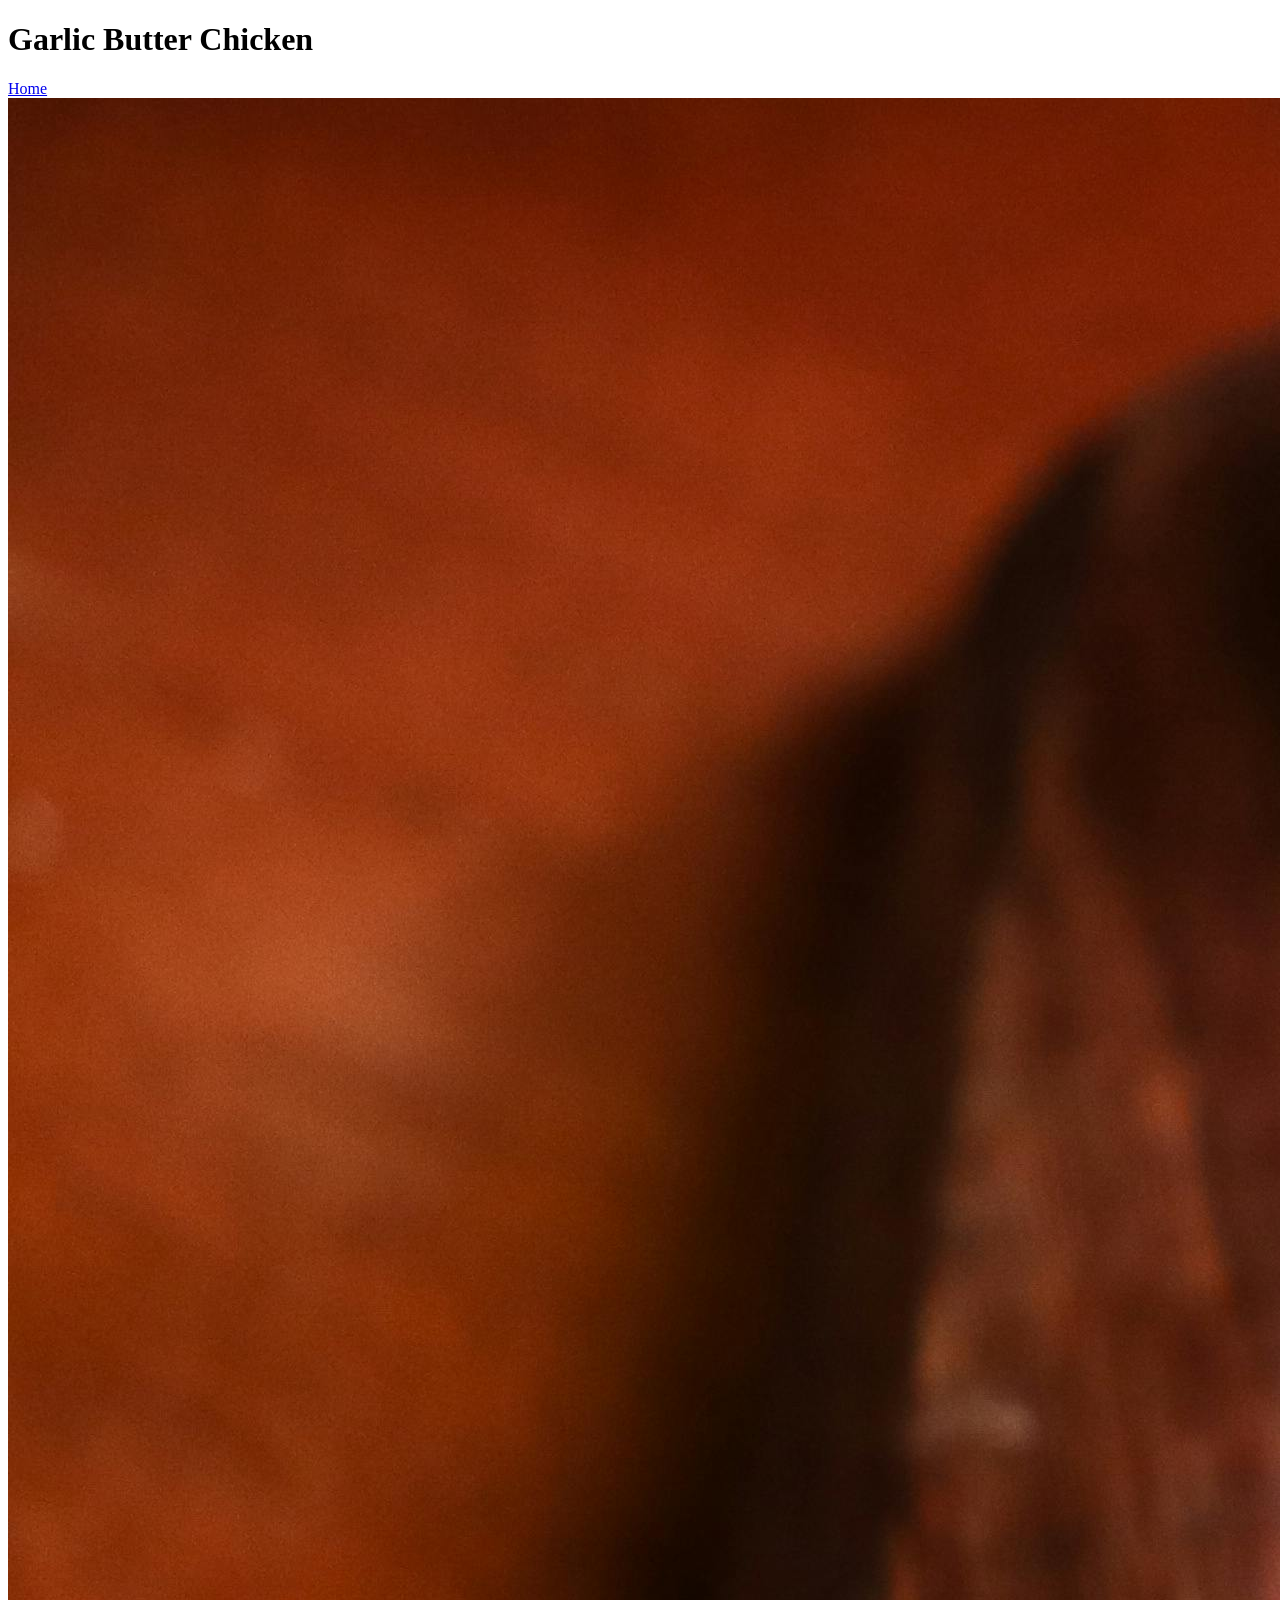
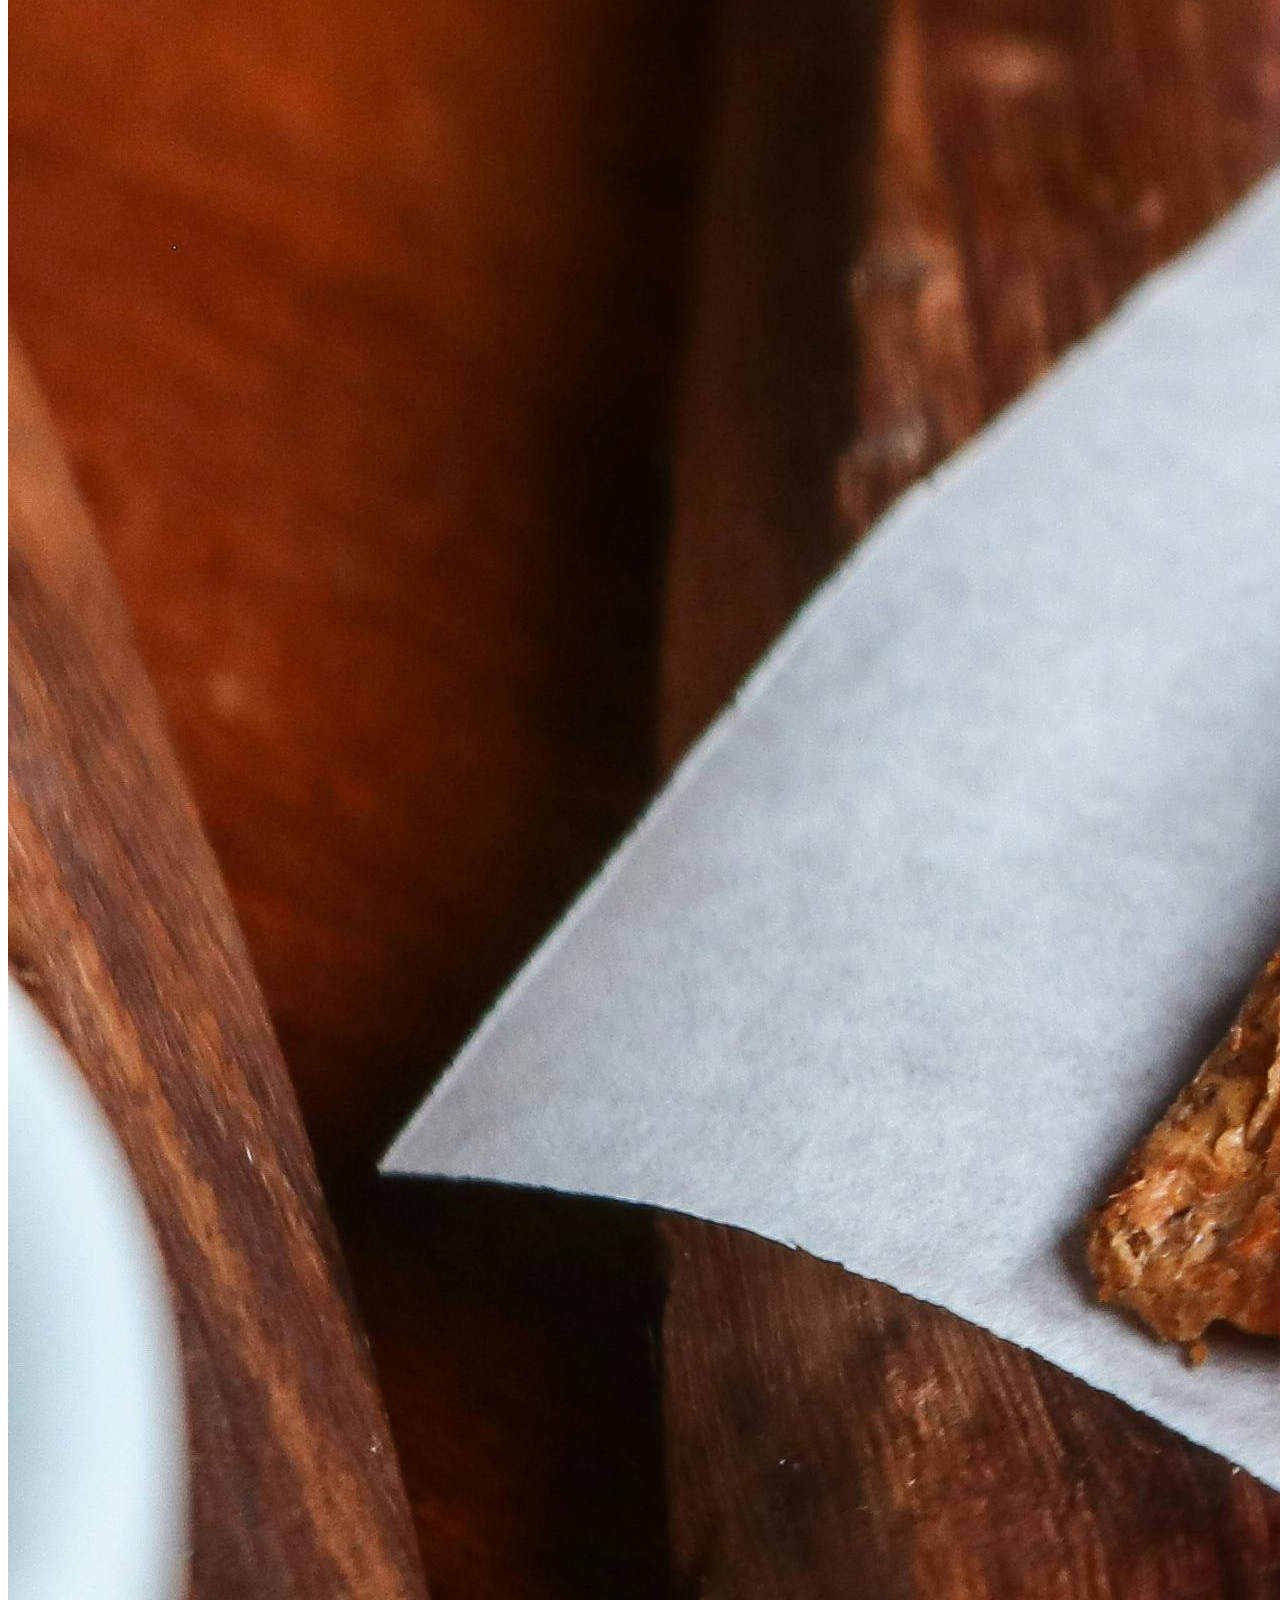
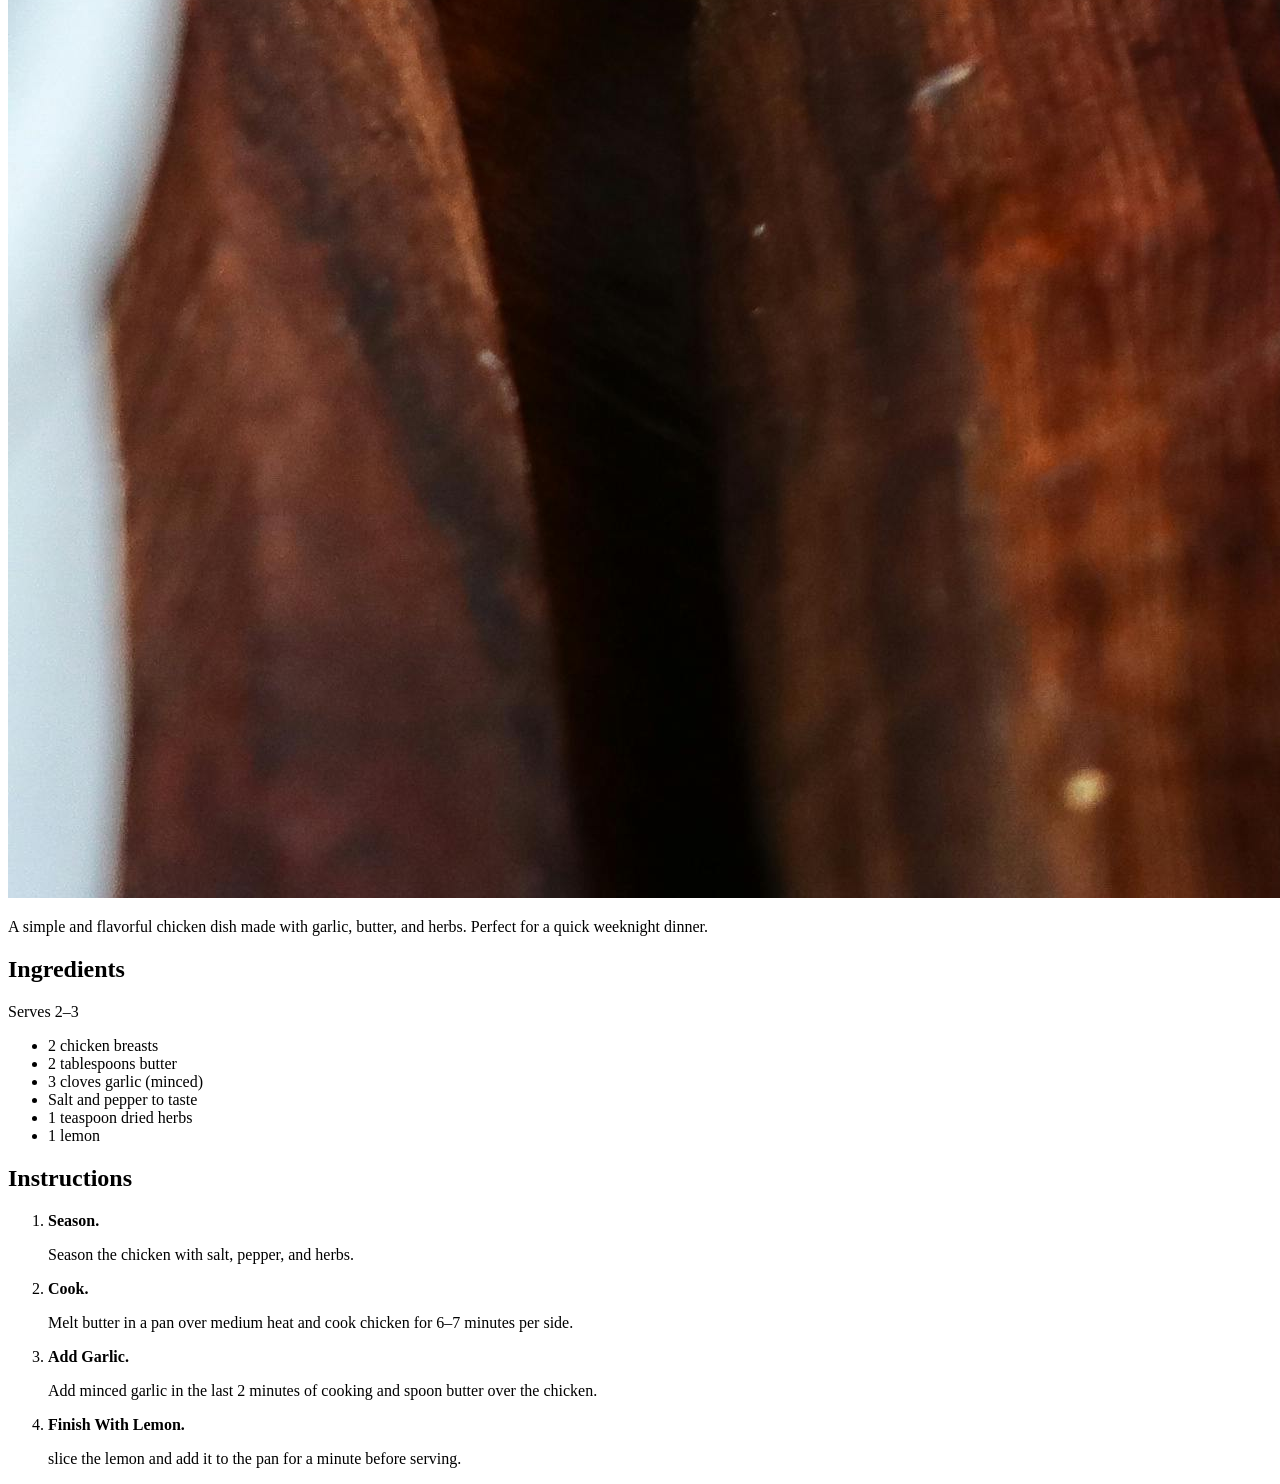
==== recipes/garlic-butter-chicken.html @ 8876749b "Add homepage, recipes and photos. created main index.html and 3 individual recipe pages for Pizza, G" ====
<!DOCTYPE html>
<html lang="en">
<head>
    <meta charset="UTF-8">
    <meta name="viewport" content="width=device-width, initial-scale=1.0">
    <title>Garlic Butter Chicken recipe</title>
</head>
<body>
    <h1>Garlic Butter Chicken</h1>
     <a href="../index.html">Home</a>

    <img src="./images/garlic-butter-chicken.jpg" alt="garlic butter chicken">

<p>
    A simple and flavorful chicken dish made with garlic, butter,
    and herbs. Perfect for a quick weeknight dinner.
</p>

<h2>Ingredients</h2>
<p>Serves 2–3</p>
<ul>
    <li>2 chicken breasts</li>
    <li>2 tablespoons butter</li>
    <li>3 cloves garlic (minced)</li>
    <li>Salt and pepper to taste</li>
    <li>1 teaspoon dried herbs</li>
    <li>1 lemon</li>
</ul>

<h2>Instructions</h2>
<ol>
    <li>
        <strong>Season.</strong>
        <p>Season the chicken with salt, pepper, and herbs.</p>
    </li>
    <li>
        <strong>Cook.</strong>
        <p>Melt butter in a pan over medium heat and cook chicken for 6–7 minutes per side.</p>
    </li>
    <li>
        <strong>Add Garlic.</strong>
        <p>Add minced garlic in the last 2 minutes of cooking and spoon butter over the chicken.</p>
    </li>
    <li>
        <strong>Finish With Lemon.</strong>
        <p>slice the lemon and add it to the pan for a minute before serving. </p>
    </li>
</ol>
</body>
</html>
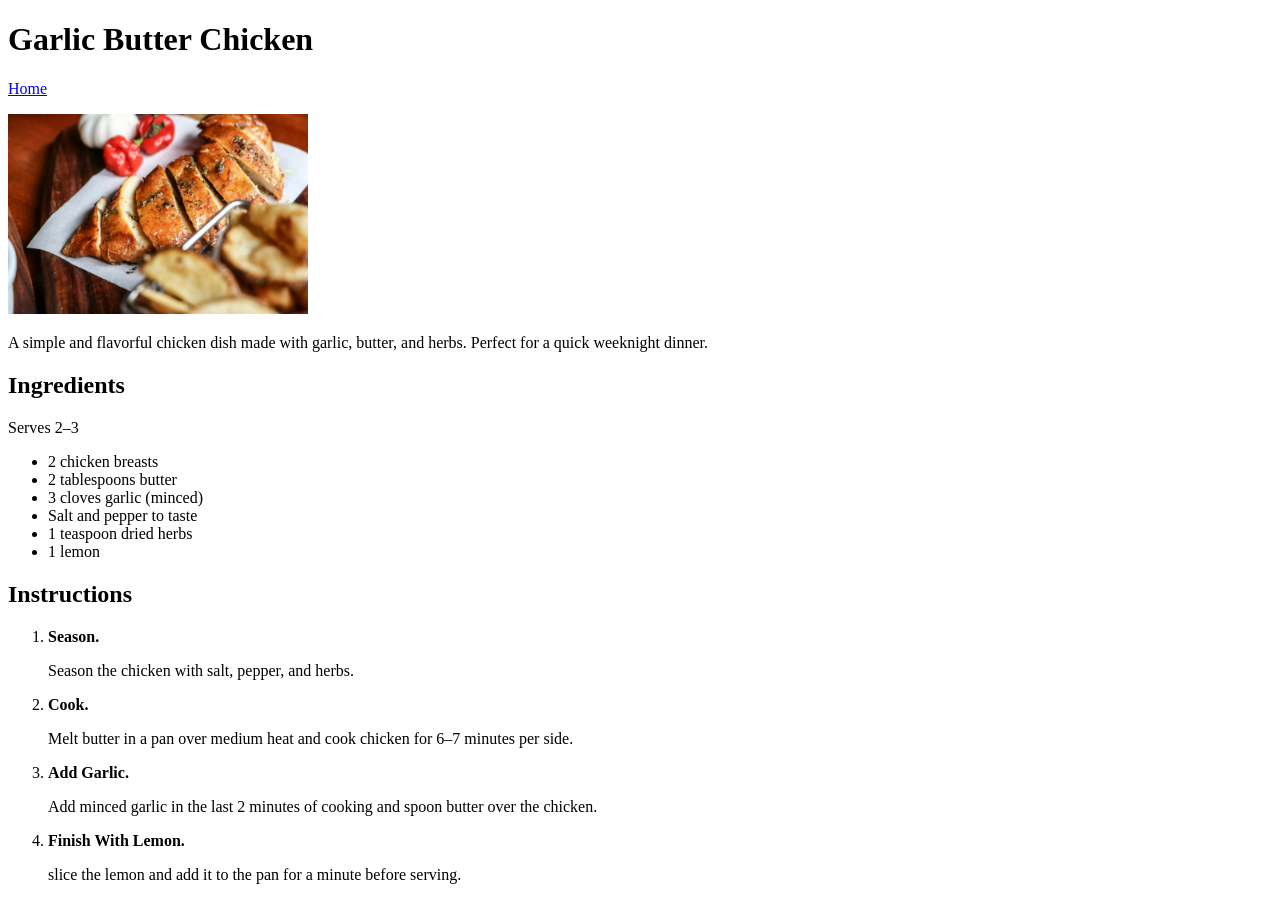
==== commit bf78f466: "Fixed image scaling by defining the width for the photos, added a new photo to the pizza recipe, and" ====
--- a/recipes/garlic-butter-chicken.html
+++ b/recipes/garlic-butter-chicken.html
@@ -7,9 +7,9 @@
 </head>
 <body>
     <h1>Garlic Butter Chicken</h1>
-     <a href="../index.html">Home</a>
+     <p><a href="../index.html">Home</a></p>
 
-    <img src="./images/garlic-butter-chicken.jpg" alt="garlic butter chicken">
+    <img src="./images/garlic-butter-chicken.jpg" alt="garlic butter chicken" width="300">
 
 <p>
     A simple and flavorful chicken dish made with garlic, butter,
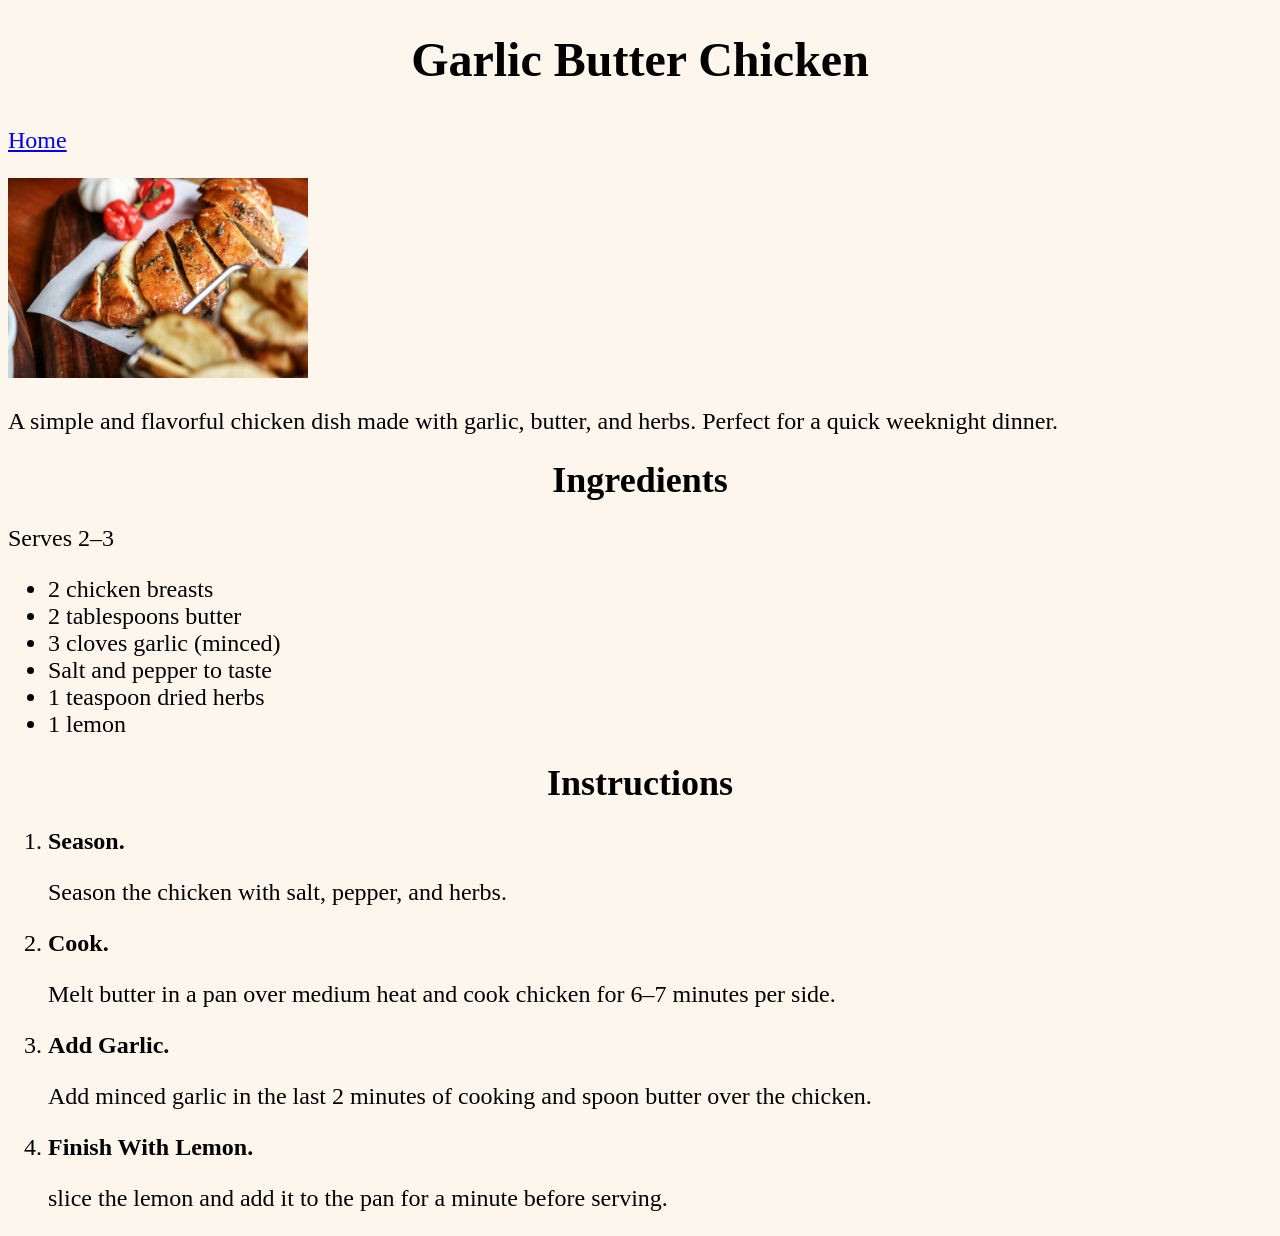
==== commit 5982f3cf: "Update homepage styling and improve recipe images - Refactored index.html for easier styling - Added" ====
--- a/recipes/garlic-butter-chicken.html
+++ b/recipes/garlic-butter-chicken.html
@@ -3,6 +3,7 @@
 <head>
     <meta charset="UTF-8">
     <meta name="viewport" content="width=device-width, initial-scale=1.0">
+    <link rel="stylesheet" href="../styles.css">
     <title>Garlic Butter Chicken recipe</title>
 </head>
 <body>
--- a/styles.css
+++ b/styles.css
@@ -0,0 +1,63 @@
+body {
+    background-color:#fdf6ec;
+    font-family: Georgia, 'Times New Roman', Times, serif;
+    font-size: 24px;
+}
+
+h1 {
+    text-align: center;
+    margin-bottom: 40px;
+}
+
+h2 {
+    width: fit-content;
+    margin: 20px auto;
+}
+
+.container {
+    max-width: 800px;
+    margin: 0 auto;
+    padding: 20px;
+    display: block;
+    box-sizing: border-box;
+}
+
+.recipe-row {
+    display: flex;
+    gap: 30px;
+    align-items: flex-start;
+    justify-content: center;
+}
+
+.recipe-card{
+    background-color: white; 
+    display: block;
+    width: 175px;
+    height: 150px;
+    border-radius: 20px;
+    padding: 20px;
+    font-size: 18px;
+    text-decoration: none;
+}
+
+.recipe-card:hover {
+    transform: translateY(-5px);
+    box-shadow: 0 4px 15px rgba(0,0,0,0.2);
+    cursor: pointer;
+}
+
+.recipe-card img {
+    display: block;
+    width: 100;
+    height: 100px;
+    object-fit: cover;
+    border-radius: 20px;
+    margin: 0 auto;
+}
+
+.recipe-card h3 {
+    font-size: 20px;
+    text-align: center;
+    padding: 5px;
+}
+
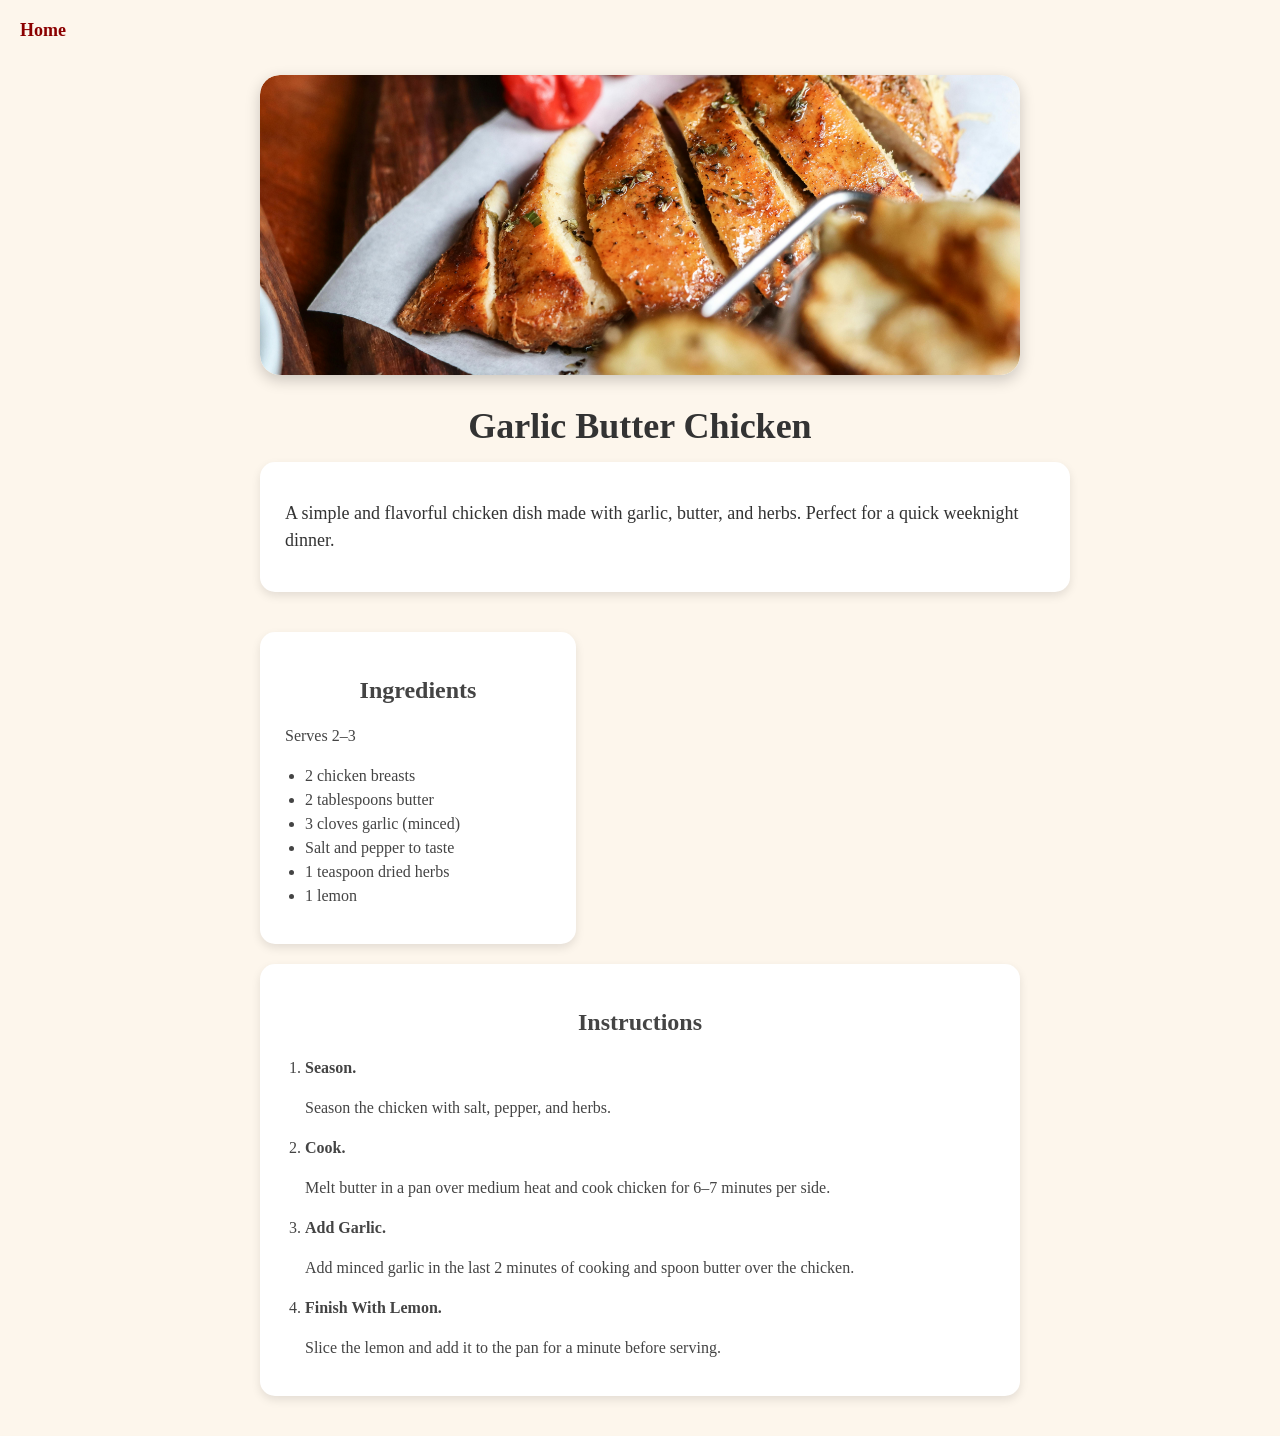
==== commit 82288e98: "Made the other recipe pages compatible with styles Also made quite a few additions to the styles.css" ====
--- a/recipes/garlic-butter-chicken.html
+++ b/recipes/garlic-butter-chicken.html
@@ -4,48 +4,60 @@
     <meta charset="UTF-8">
     <meta name="viewport" content="width=device-width, initial-scale=1.0">
     <link rel="stylesheet" href="../styles.css">
-    <title>Garlic Butter Chicken recipe</title>
+    <title>Garlic Butter Chicken Recipe</title>
 </head>
 <body>
-    <h1>Garlic Butter Chicken</h1>
-     <p><a href="../index.html">Home</a></p>
+    <p><a href="../index.html">Home</a></p>
 
-    <img src="./images/garlic-butter-chicken.jpg" alt="garlic butter chicken" width="300">
+    <div class="container">
+        <div class="banner">
+            <img src="./images/garlic-butter-chicken.jpg" alt="garlic butter chicken">
+        </div>
 
-<p>
-    A simple and flavorful chicken dish made with garlic, butter,
-    and herbs. Perfect for a quick weeknight dinner.
-</p>
+        <h1>Garlic Butter Chicken</h1>
 
-<h2>Ingredients</h2>
-<p>Serves 2–3</p>
-<ul>
-    <li>2 chicken breasts</li>
-    <li>2 tablespoons butter</li>
-    <li>3 cloves garlic (minced)</li>
-    <li>Salt and pepper to taste</li>
-    <li>1 teaspoon dried herbs</li>
-    <li>1 lemon</li>
-</ul>
+        <div class="description-box">
+            <p>
+                A simple and flavorful chicken dish made with garlic, butter, and herbs. Perfect for a quick weeknight dinner.
+            </p>
+        </div>
 
-<h2>Instructions</h2>
-<ol>
-    <li>
-        <strong>Season.</strong>
-        <p>Season the chicken with salt, pepper, and herbs.</p>
-    </li>
-    <li>
-        <strong>Cook.</strong>
-        <p>Melt butter in a pan over medium heat and cook chicken for 6–7 minutes per side.</p>
-    </li>
-    <li>
-        <strong>Add Garlic.</strong>
-        <p>Add minced garlic in the last 2 minutes of cooking and spoon butter over the chicken.</p>
-    </li>
-    <li>
-        <strong>Finish With Lemon.</strong>
-        <p>slice the lemon and add it to the pan for a minute before serving. </p>
-    </li>
-</ol>
+        <div class="recipe-content">
+            <div class="ingredients-box">
+                <h2>Ingredients</h2>
+                <p>Serves 2–3</p>
+                <ul>
+                    <li>2 chicken breasts</li>
+                    <li>2 tablespoons butter</li>
+                    <li>3 cloves garlic (minced)</li>
+                    <li>Salt and pepper to taste</li>
+                    <li>1 teaspoon dried herbs</li>
+                    <li>1 lemon</li>
+                </ul>
+            </div>
+
+            <div class="instructions-box">
+                <h2>Instructions</h2>
+                <ol>
+                    <li>
+                        <strong>Season.</strong>
+                        <p>Season the chicken with salt, pepper, and herbs.</p>
+                    </li>
+                    <li>
+                        <strong>Cook.</strong>
+                        <p>Melt butter in a pan over medium heat and cook chicken for 6–7 minutes per side.</p>
+                    </li>
+                    <li>
+                        <strong>Add Garlic.</strong>
+                        <p>Add minced garlic in the last 2 minutes of cooking and spoon butter over the chicken.</p>
+                    </li>
+                    <li>
+                        <strong>Finish With Lemon.</strong>
+                        <p>Slice the lemon and add it to the pan for a minute before serving.</p>
+                    </li>
+                </ol>
+            </div>
+        </div>
+    </div>
 </body>
 </html>
--- a/styles.css
+++ b/styles.css
@@ -1,12 +1,23 @@
 body {
-    background-color:#fdf6ec;
+    background-color: #fdf6ec;
     font-family: Georgia, 'Times New Roman', Times, serif;
-    font-size: 24px;
+    font-size: 18px;
+    margin: 20px;
+    color: #333;
+}
+
+a {
+    color: #8b0000;
+    text-decoration: none;
+    font-weight: bold;
+    margin-bottom: 1rem;
+    display: inline-block;
 }
 
 h1 {
     text-align: center;
-    margin-bottom: 40px;
+    margin-bottom: 15px;
+    font-weight: 700;
 }
 
 h2 {
@@ -17,8 +28,7 @@
 .container {
     max-width: 800px;
     margin: 0 auto;
-    padding: 20px;
-    display: block;
+    padding: 0 20px;
     box-sizing: border-box;
 }
 
@@ -27,10 +37,11 @@
     gap: 30px;
     align-items: flex-start;
     justify-content: center;
+    flex-wrap: wrap;
 }
 
-.recipe-card{
-    background-color: white; 
+.recipe-card {
+    background-color: white;
     display: block;
     width: 175px;
     height: 150px;
@@ -38,6 +49,7 @@
     padding: 20px;
     font-size: 18px;
     text-decoration: none;
+    transition: transform 0.3s ease, box-shadow 0.3s ease;
 }
 
 .recipe-card:hover {
@@ -48,7 +60,7 @@
 
 .recipe-card img {
     display: block;
-    width: 100;
+    width: 100%;
     height: 100px;
     object-fit: cover;
     border-radius: 20px;
@@ -61,3 +73,91 @@
     padding: 5px;
 }
 
+.banner {
+    width: 100%;
+    max-width: 800px;
+    height: 300px;
+    margin: 0 auto 30px auto;
+    overflow: hidden;
+    border-radius: 20px;
+    box-shadow: 0 5px 15px rgba(0,0,0,0.2);
+}
+
+.banner img {
+    width: 100%;
+    height: 100%;
+    object-fit: cover;
+    display: block;
+    border-radius: 20px;
+}
+
+.description-box {
+    width: 100%;
+    max-width: 800px;
+    margin: 0 auto 40px auto;
+    padding: 20px 25px;
+    background: white;
+    border-radius: 15px;
+    line-height: 1.5;
+    box-shadow: 0 4px 10px rgba(0,0,0,0.1);
+    font-size: 18px;
+}
+
+.recipe-content {
+    width: 100%;
+    max-width: 800px;
+    display: flex;
+    gap: 20px;
+    margin: 0 auto 40px auto;
+    align-items: flex-start;
+    flex-wrap: wrap;
+}
+
+.ingredients-box {
+    flex: 0 1 35%;
+    min-width: 250px;
+    background: white;
+    padding: 20px 25px;
+    border-radius: 15px;
+    box-shadow: 0 4px 10px rgba(0,0,0,0.1);
+    font-size: 16px;
+    line-height: 1.5;
+    color: #444;
+}
+
+.instructions-box {
+    flex: 1 1 60%;
+    background: white;
+    padding: 20px 25px;
+    border-radius: 15px;
+    box-shadow: 0 4px 10px rgba(0,0,0,0.1);
+    font-size: 16px;
+    line-height: 1.5;
+    color: #444;
+}
+
+.ingredients-box h2,
+.instructions-box h2 {
+    text-align: center;
+    font-weight: 600;
+    margin-bottom: 15px;
+}
+
+.ingredients-box ul,
+.instructions-box ol {
+    padding-left: 20px;
+}
+
+.instructions-box ol li {
+    margin-bottom: 12px;
+}
+
+@media (max-width: 700px) {
+    .recipe-content {
+        flex-direction: column;
+    }
+
+    .banner {
+        height: 220px;
+    }
+}
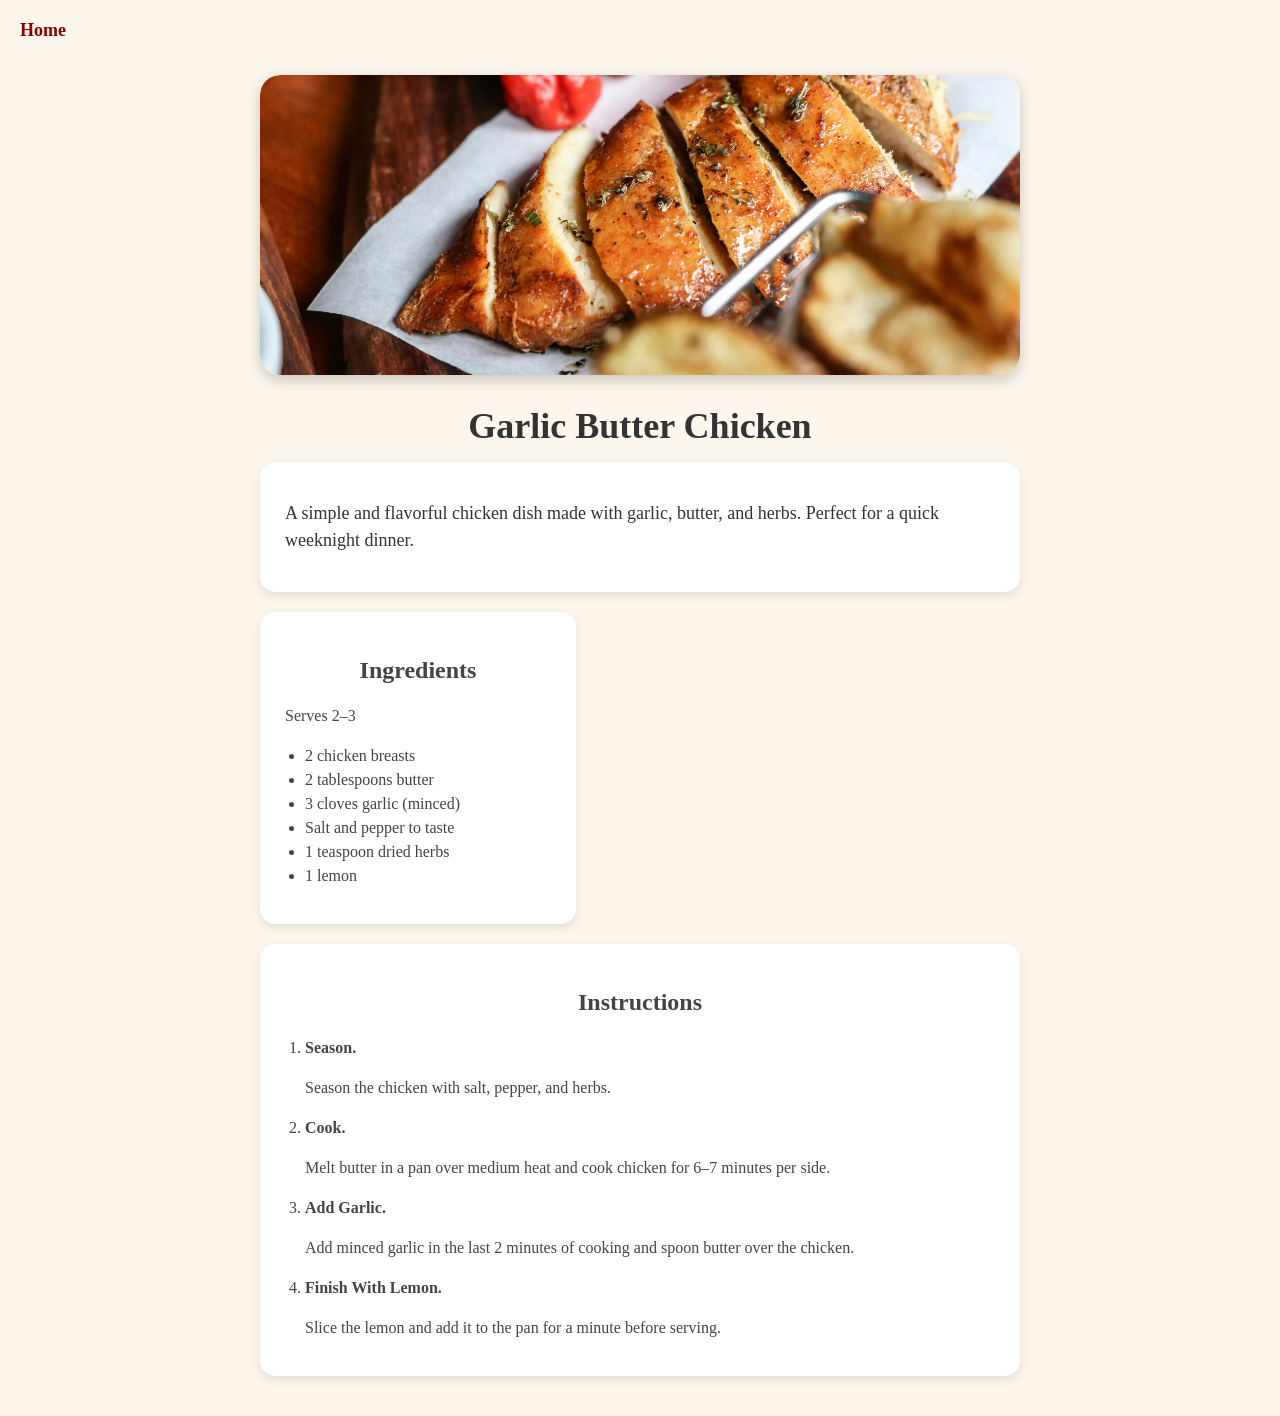
==== commit 8bc20acd: "fixed description-box alignement issue" ====
--- a/recipes/garlic-butter-chicken.html
+++ b/recipes/garlic-butter-chicken.html
@@ -16,13 +16,13 @@
 
         <h1>Garlic Butter Chicken</h1>
 
-        <div class="description-box">
-            <p>
-                A simple and flavorful chicken dish made with garlic, butter, and herbs. Perfect for a quick weeknight dinner.
-            </p>
-        </div>
+        <div class="recipe-content">
+            <div class="description-box">
+                <p>
+                    A simple and flavorful chicken dish made with garlic, butter, and herbs. Perfect for a quick weeknight dinner.
+                </p>
+            </div>
 
-        <div class="recipe-content">
             <div class="ingredients-box">
                 <h2>Ingredients</h2>
                 <p>Serves 2–3</p>
--- a/styles.css
+++ b/styles.css
@@ -91,18 +91,6 @@
     border-radius: 20px;
 }
 
-.description-box {
-    width: 100%;
-    max-width: 800px;
-    margin: 0 auto 40px auto;
-    padding: 20px 25px;
-    background: white;
-    border-radius: 15px;
-    line-height: 1.5;
-    box-shadow: 0 4px 10px rgba(0,0,0,0.1);
-    font-size: 18px;
-}
-
 .recipe-content {
     width: 100%;
     max-width: 800px;
@@ -111,6 +99,17 @@
     margin: 0 auto 40px auto;
     align-items: flex-start;
     flex-wrap: wrap;
+}
+
+.description-box {
+    width: 100%;
+    max-width: 800px;
+    padding: 20px 25px;
+    background: white;
+    border-radius: 15px;
+    line-height: 1.5;
+    box-shadow: 0 4px 10px rgba(0,0,0,0.1);
+    font-size: 18px;
 }
 
 .ingredients-box {
